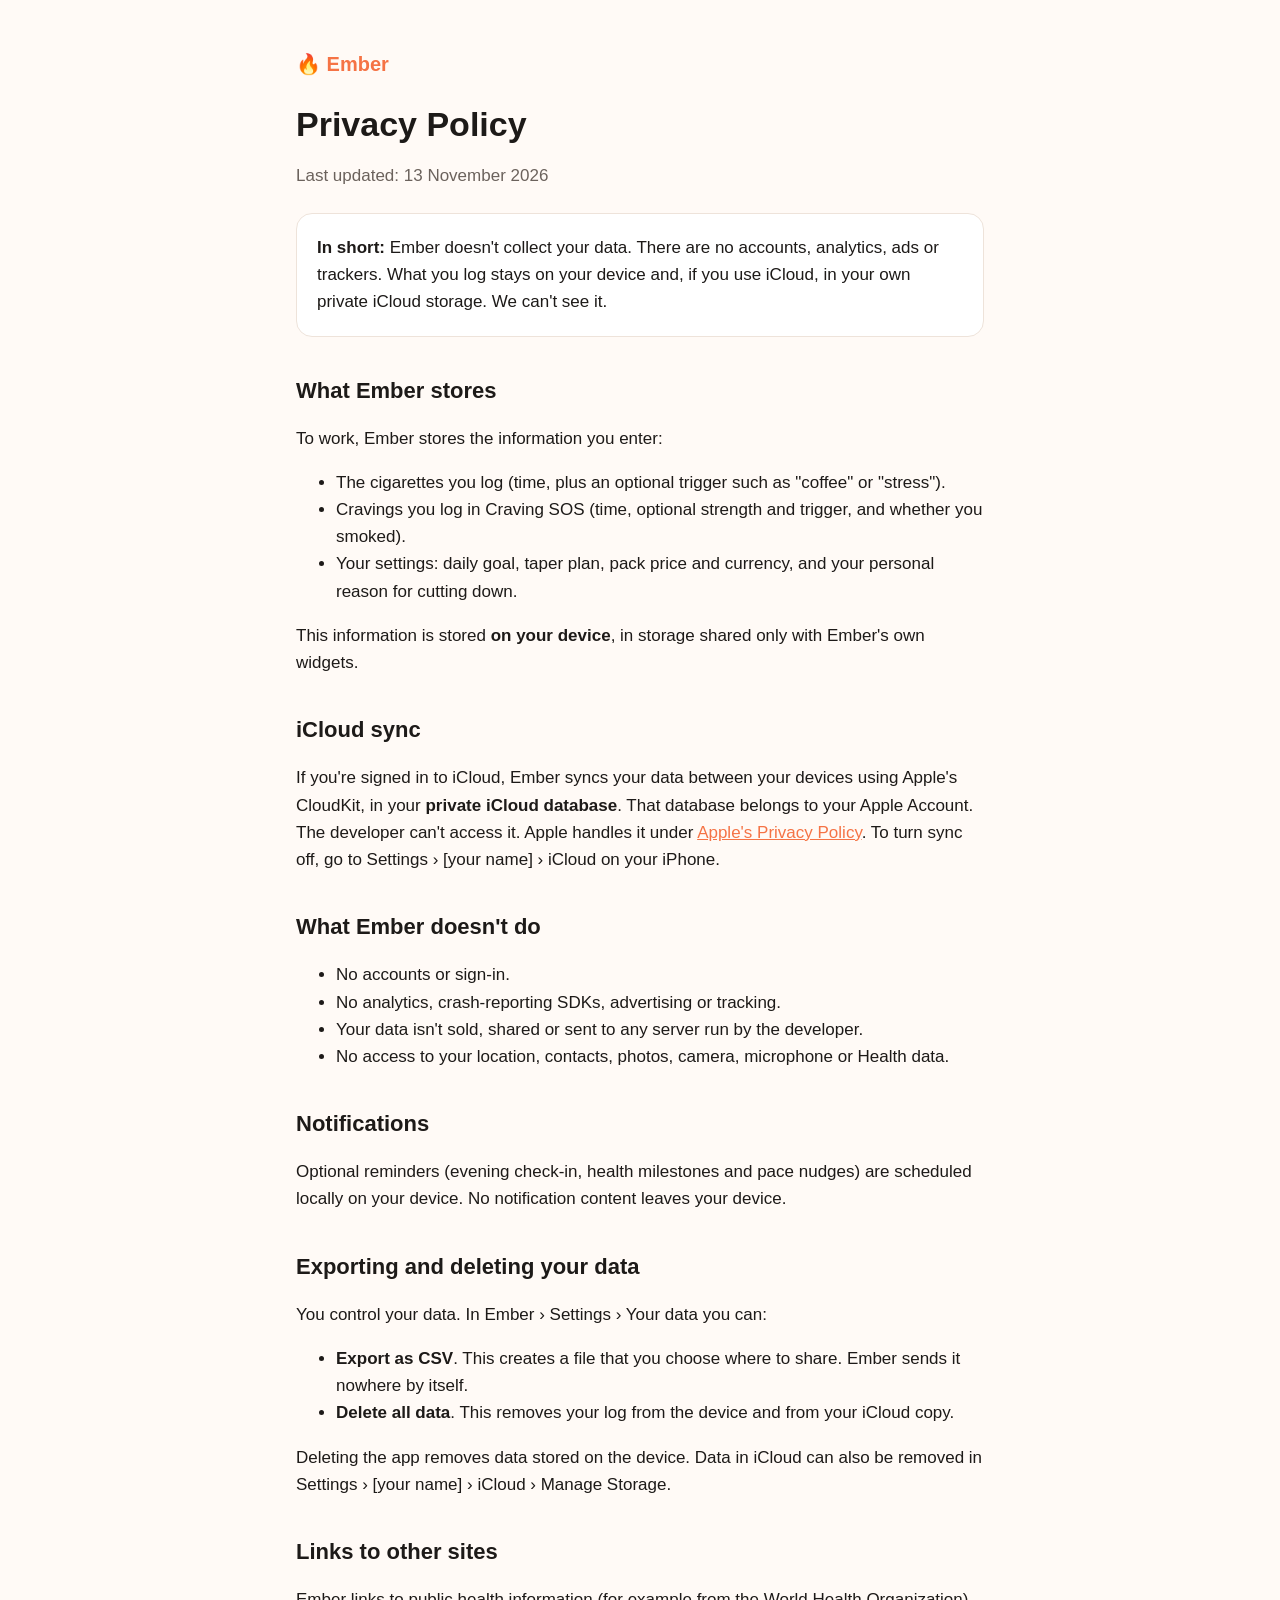
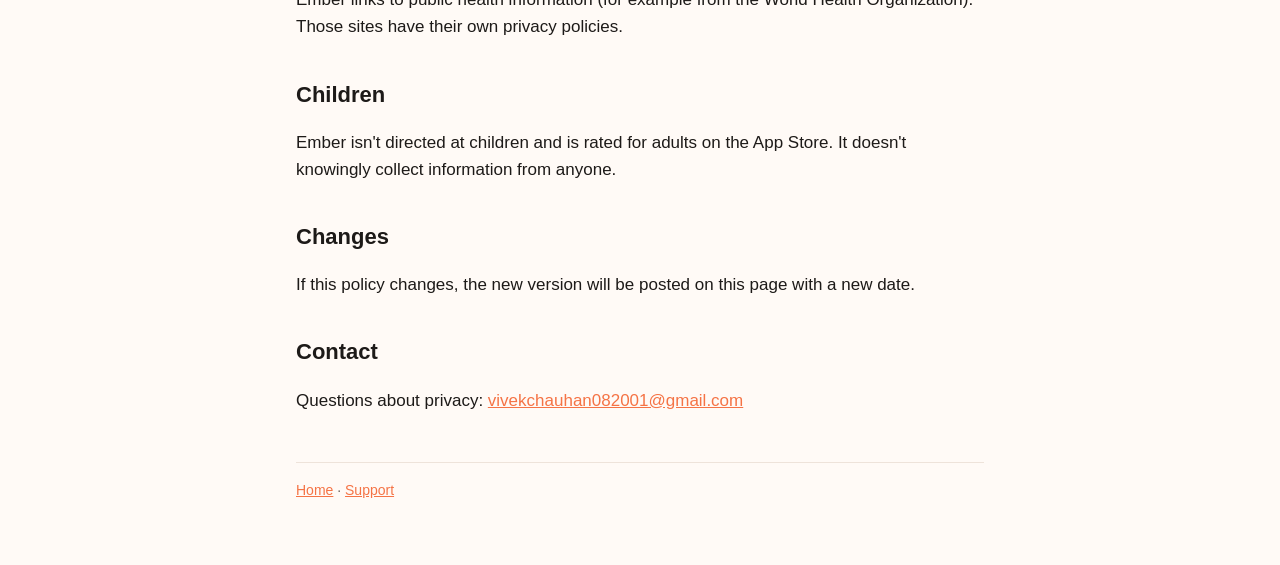
==== privacy.html @ 9052311e "feat: added pages" ====
<!doctype html>
<html lang="en">
<head>
<meta charset="utf-8">
<meta name="viewport" content="width=device-width, initial-scale=1">
<title>Ember Privacy Policy</title>
<link rel="stylesheet" href="style.css">
</head>
<body>
<main>
  <header><a href="./">🔥 Ember</a></header>
  <h1>Privacy Policy</h1>
  <p class="muted">Last updated: 13 November 2026</p>

  <div class="card">
    <strong>In short:</strong> Ember doesn't collect your data. There are no accounts, analytics, ads or trackers. What you log stays on your device and, if you use iCloud, in your own private iCloud storage. We can't see it.
  </div>

  <h2>What Ember stores</h2>
  <p>To work, Ember stores the information you enter:</p>
  <ul>
    <li>The cigarettes you log (time, plus an optional trigger such as "coffee" or "stress").</li>
    <li>Cravings you log in Craving SOS (time, optional strength and trigger, and whether you smoked).</li>
    <li>Your settings: daily goal, taper plan, pack price and currency, and your personal reason for cutting down.</li>
  </ul>
  <p>This information is stored <strong>on your device</strong>, in storage shared only with Ember's own widgets.</p>

  <h2>iCloud sync</h2>
  <p>If you're signed in to iCloud, Ember syncs your data between your devices using Apple's CloudKit, in your <strong>private iCloud database</strong>. That database belongs to your Apple Account. The developer can't access it. Apple handles it under <a href="https://www.apple.com/legal/privacy/">Apple's Privacy Policy</a>. To turn sync off, go to Settings › [your name] › iCloud on your iPhone.</p>

  <h2>What Ember doesn't do</h2>
  <ul>
    <li>No accounts or sign-in.</li>
    <li>No analytics, crash-reporting SDKs, advertising or tracking.</li>
    <li>Your data isn't sold, shared or sent to any server run by the developer.</li>
    <li>No access to your location, contacts, photos, camera, microphone or Health data.</li>
  </ul>

  <h2>Notifications</h2>
  <p>Optional reminders (evening check-in, health milestones and pace nudges) are scheduled locally on your device. No notification content leaves your device.</p>

  <h2>Exporting and deleting your data</h2>
  <p>You control your data. In Ember › Settings › Your data you can:</p>
  <ul>
    <li><strong>Export as CSV</strong>. This creates a file that you choose where to share. Ember sends it nowhere by itself.</li>
    <li><strong>Delete all data</strong>. This removes your log from the device and from your iCloud copy.</li>
  </ul>
  <p>Deleting the app removes data stored on the device. Data in iCloud can also be removed in Settings › [your name] › iCloud › Manage Storage.</p>

  <h2>Links to other sites</h2>
  <p>Ember links to public health information (for example from the World Health Organization). Those sites have their own privacy policies.</p>

  <h2>Children</h2>
  <p>Ember isn't directed at children and is rated for adults on the App Store. It doesn't knowingly collect information from anyone.</p>

  <h2>Changes</h2>
  <p>If this policy changes, the new version will be posted on this page with a new date.</p>

  <h2>Contact</h2>
  <p>Questions about privacy: <a href="mailto:vivekchauhan082001@gmail.com">vivekchauhan082001@gmail.com</a></p>

  <footer><a href="./">Home</a> · <a href="support.html">Support</a></footer>
</main>
</body>
</html>
---- style.css ----
:root { --bg:#fffaf6; --fg:#1d1a18; --muted:#6b625c; --accent:#f57345; --card:#ffffff; --line:#eee3da; }
@media (prefers-color-scheme: dark) { :root { --bg:#141110; --fg:#f4eee9; --muted:#a89e97; --accent:#ff8c5c; --card:#1e1a18; --line:#2e2724; } }
* { box-sizing: border-box; }
body { margin:0; background:var(--bg); color:var(--fg); font:17px/1.6 -apple-system, BlinkMacSystemFont, "Segoe UI", Roboto, sans-serif; }
main { max-width: 720px; margin: 0 auto; padding: 48px 16px 64px; }
header a { color: var(--accent); font-weight: 700; text-decoration: none; font-size: 20px; }
h1 { font-size: 34px; line-height: 1.2; margin: 24px 0 8px; }
h2 { font-size: 22px; margin: 36px 0 8px; }
h3 { font-size: 17px; margin: 24px 0 4px; }
p, li { color: var(--fg); }
.muted { color: var(--muted); }
a { color: var(--accent); }
.card { background: var(--card); border: 1px solid var(--line); border-radius: 16px; padding: 20px; margin: 24px 0; }
nav a { margin-right: 16px; }
footer { margin-top: 48px; padding-top: 16px; border-top: 1px solid var(--line); color: var(--muted); font-size: 14px; }
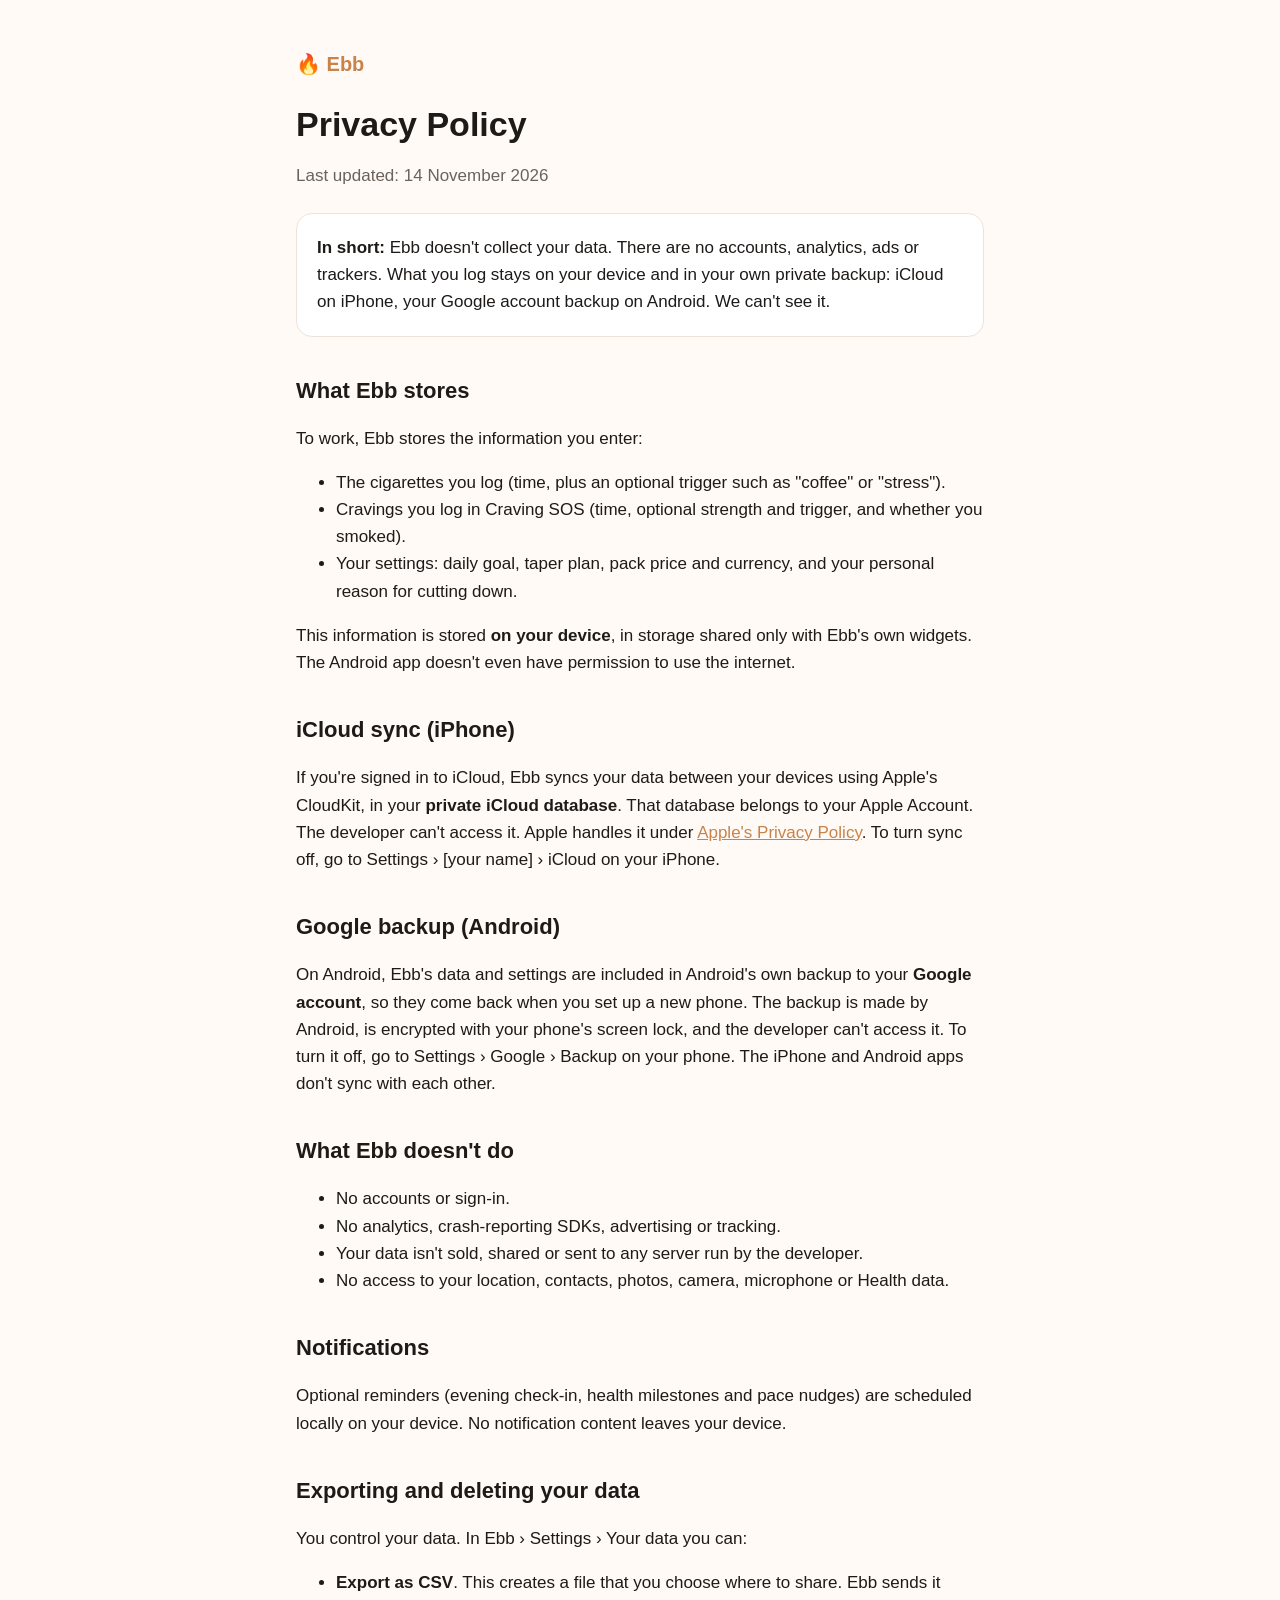
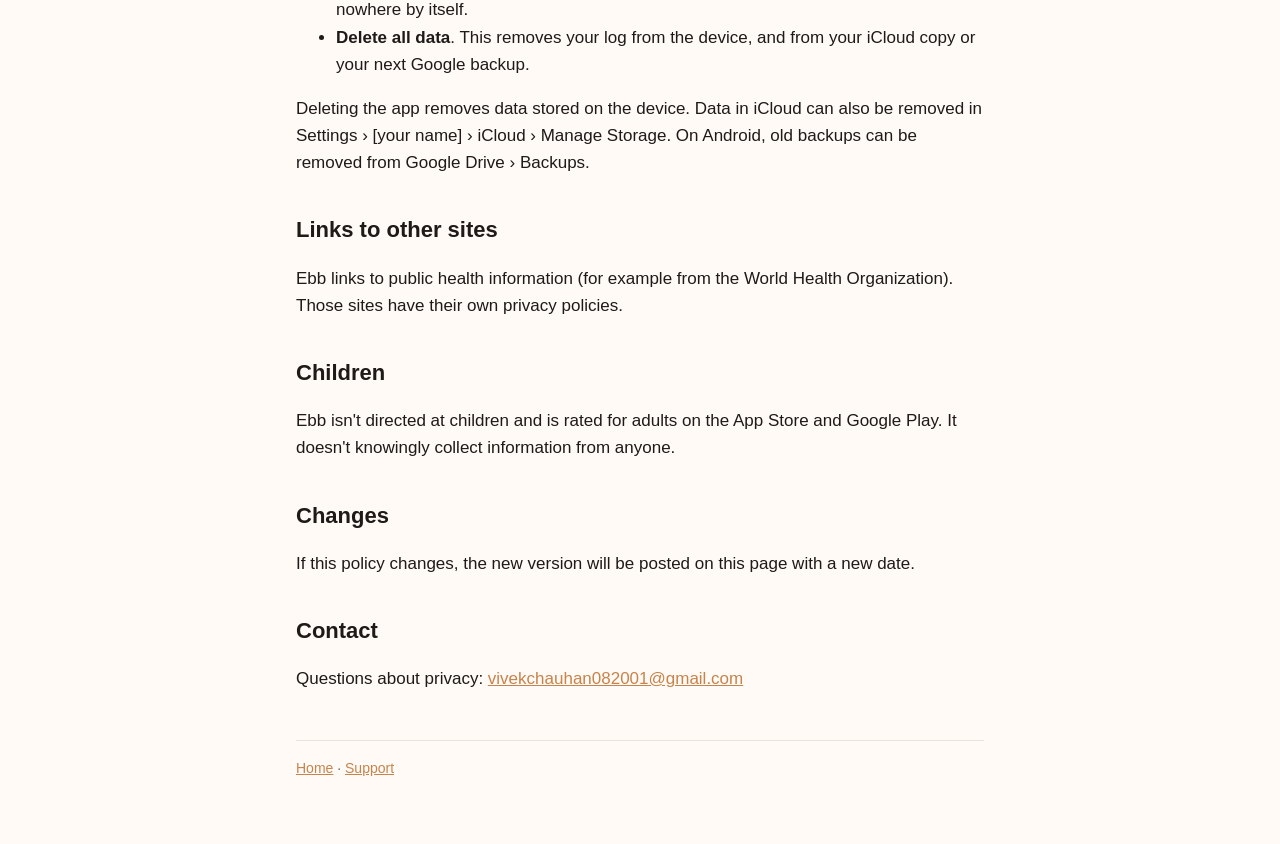
==== commit 54e6b851: "fix: updated" ====
--- a/privacy.html
+++ b/privacy.html
@@ -3,32 +3,35 @@
 <head>
 <meta charset="utf-8">
 <meta name="viewport" content="width=device-width, initial-scale=1">
-<title>Ember Privacy Policy</title>
+<title>Ebb Privacy Policy</title>
 <link rel="stylesheet" href="style.css">
 </head>
 <body>
 <main>
-  <header><a href="./">🔥 Ember</a></header>
+  <header><a href="./">🔥 Ebb</a></header>
   <h1>Privacy Policy</h1>
-  <p class="muted">Last updated: 13 November 2026</p>
+  <p class="muted">Last updated: 14 November 2026</p>
 
   <div class="card">
-    <strong>In short:</strong> Ember doesn't collect your data. There are no accounts, analytics, ads or trackers. What you log stays on your device and, if you use iCloud, in your own private iCloud storage. We can't see it.
+    <strong>In short:</strong> Ebb doesn't collect your data. There are no accounts, analytics, ads or trackers. What you log stays on your device and in your own private backup: iCloud on iPhone, your Google account backup on Android. We can't see it.
   </div>
 
-  <h2>What Ember stores</h2>
-  <p>To work, Ember stores the information you enter:</p>
+  <h2>What Ebb stores</h2>
+  <p>To work, Ebb stores the information you enter:</p>
   <ul>
     <li>The cigarettes you log (time, plus an optional trigger such as "coffee" or "stress").</li>
     <li>Cravings you log in Craving SOS (time, optional strength and trigger, and whether you smoked).</li>
     <li>Your settings: daily goal, taper plan, pack price and currency, and your personal reason for cutting down.</li>
   </ul>
-  <p>This information is stored <strong>on your device</strong>, in storage shared only with Ember's own widgets.</p>
+  <p>This information is stored <strong>on your device</strong>, in storage shared only with Ebb's own widgets. The Android app doesn't even have permission to use the internet.</p>
 
-  <h2>iCloud sync</h2>
-  <p>If you're signed in to iCloud, Ember syncs your data between your devices using Apple's CloudKit, in your <strong>private iCloud database</strong>. That database belongs to your Apple Account. The developer can't access it. Apple handles it under <a href="https://www.apple.com/legal/privacy/">Apple's Privacy Policy</a>. To turn sync off, go to Settings › [your name] › iCloud on your iPhone.</p>
+  <h2>iCloud sync (iPhone)</h2>
+  <p>If you're signed in to iCloud, Ebb syncs your data between your devices using Apple's CloudKit, in your <strong>private iCloud database</strong>. That database belongs to your Apple Account. The developer can't access it. Apple handles it under <a href="https://www.apple.com/legal/privacy/">Apple's Privacy Policy</a>. To turn sync off, go to Settings › [your name] › iCloud on your iPhone.</p>
 
-  <h2>What Ember doesn't do</h2>
+  <h2>Google backup (Android)</h2>
+  <p>On Android, Ebb's data and settings are included in Android's own backup to your <strong>Google account</strong>, so they come back when you set up a new phone. The backup is made by Android, is encrypted with your phone's screen lock, and the developer can't access it. To turn it off, go to Settings › Google › Backup on your phone. The iPhone and Android apps don't sync with each other.</p>
+
+  <h2>What Ebb doesn't do</h2>
   <ul>
     <li>No accounts or sign-in.</li>
     <li>No analytics, crash-reporting SDKs, advertising or tracking.</li>
@@ -40,18 +43,18 @@
   <p>Optional reminders (evening check-in, health milestones and pace nudges) are scheduled locally on your device. No notification content leaves your device.</p>
 
   <h2>Exporting and deleting your data</h2>
-  <p>You control your data. In Ember › Settings › Your data you can:</p>
+  <p>You control your data. In Ebb › Settings › Your data you can:</p>
   <ul>
-    <li><strong>Export as CSV</strong>. This creates a file that you choose where to share. Ember sends it nowhere by itself.</li>
-    <li><strong>Delete all data</strong>. This removes your log from the device and from your iCloud copy.</li>
+    <li><strong>Export as CSV</strong>. This creates a file that you choose where to share. Ebb sends it nowhere by itself.</li>
+    <li><strong>Delete all data</strong>. This removes your log from the device, and from your iCloud copy or your next Google backup.</li>
   </ul>
-  <p>Deleting the app removes data stored on the device. Data in iCloud can also be removed in Settings › [your name] › iCloud › Manage Storage.</p>
+  <p>Deleting the app removes data stored on the device. Data in iCloud can also be removed in Settings › [your name] › iCloud › Manage Storage. On Android, old backups can be removed from Google Drive › Backups.</p>
 
   <h2>Links to other sites</h2>
-  <p>Ember links to public health information (for example from the World Health Organization). Those sites have their own privacy policies.</p>
+  <p>Ebb links to public health information (for example from the World Health Organization). Those sites have their own privacy policies.</p>
 
   <h2>Children</h2>
-  <p>Ember isn't directed at children and is rated for adults on the App Store. It doesn't knowingly collect information from anyone.</p>
+  <p>Ebb isn't directed at children and is rated for adults on the App Store and Google Play. It doesn't knowingly collect information from anyone.</p>
 
   <h2>Changes</h2>
   <p>If this policy changes, the new version will be posted on this page with a new date.</p>
--- a/style.css
+++ b/style.css
@@ -1,5 +1,5 @@
-:root { --bg:#fffaf6; --fg:#1d1a18; --muted:#6b625c; --accent:#f57345; --card:#ffffff; --line:#eee3da; }
-@media (prefers-color-scheme: dark) { :root { --bg:#141110; --fg:#f4eee9; --muted:#a89e97; --accent:#ff8c5c; --card:#1e1a18; --line:#2e2724; } }
+:root { --bg:#fffaf6; --fg:#1d1a18; --muted:#6b625c; --accent:#c8834a; --card:#ffffff; --line:#eee3da; }
+@media (prefers-color-scheme: dark) { :root { --bg:#141110; --fg:#f4eee9; --muted:#a89e97; --accent:#d0945b; --card:#1e1a18; --line:#2e2724; } }
 * { box-sizing: border-box; }
 body { margin:0; background:var(--bg); color:var(--fg); font:17px/1.6 -apple-system, BlinkMacSystemFont, "Segoe UI", Roboto, sans-serif; }
 main { max-width: 720px; margin: 0 auto; padding: 48px 16px 64px; }
